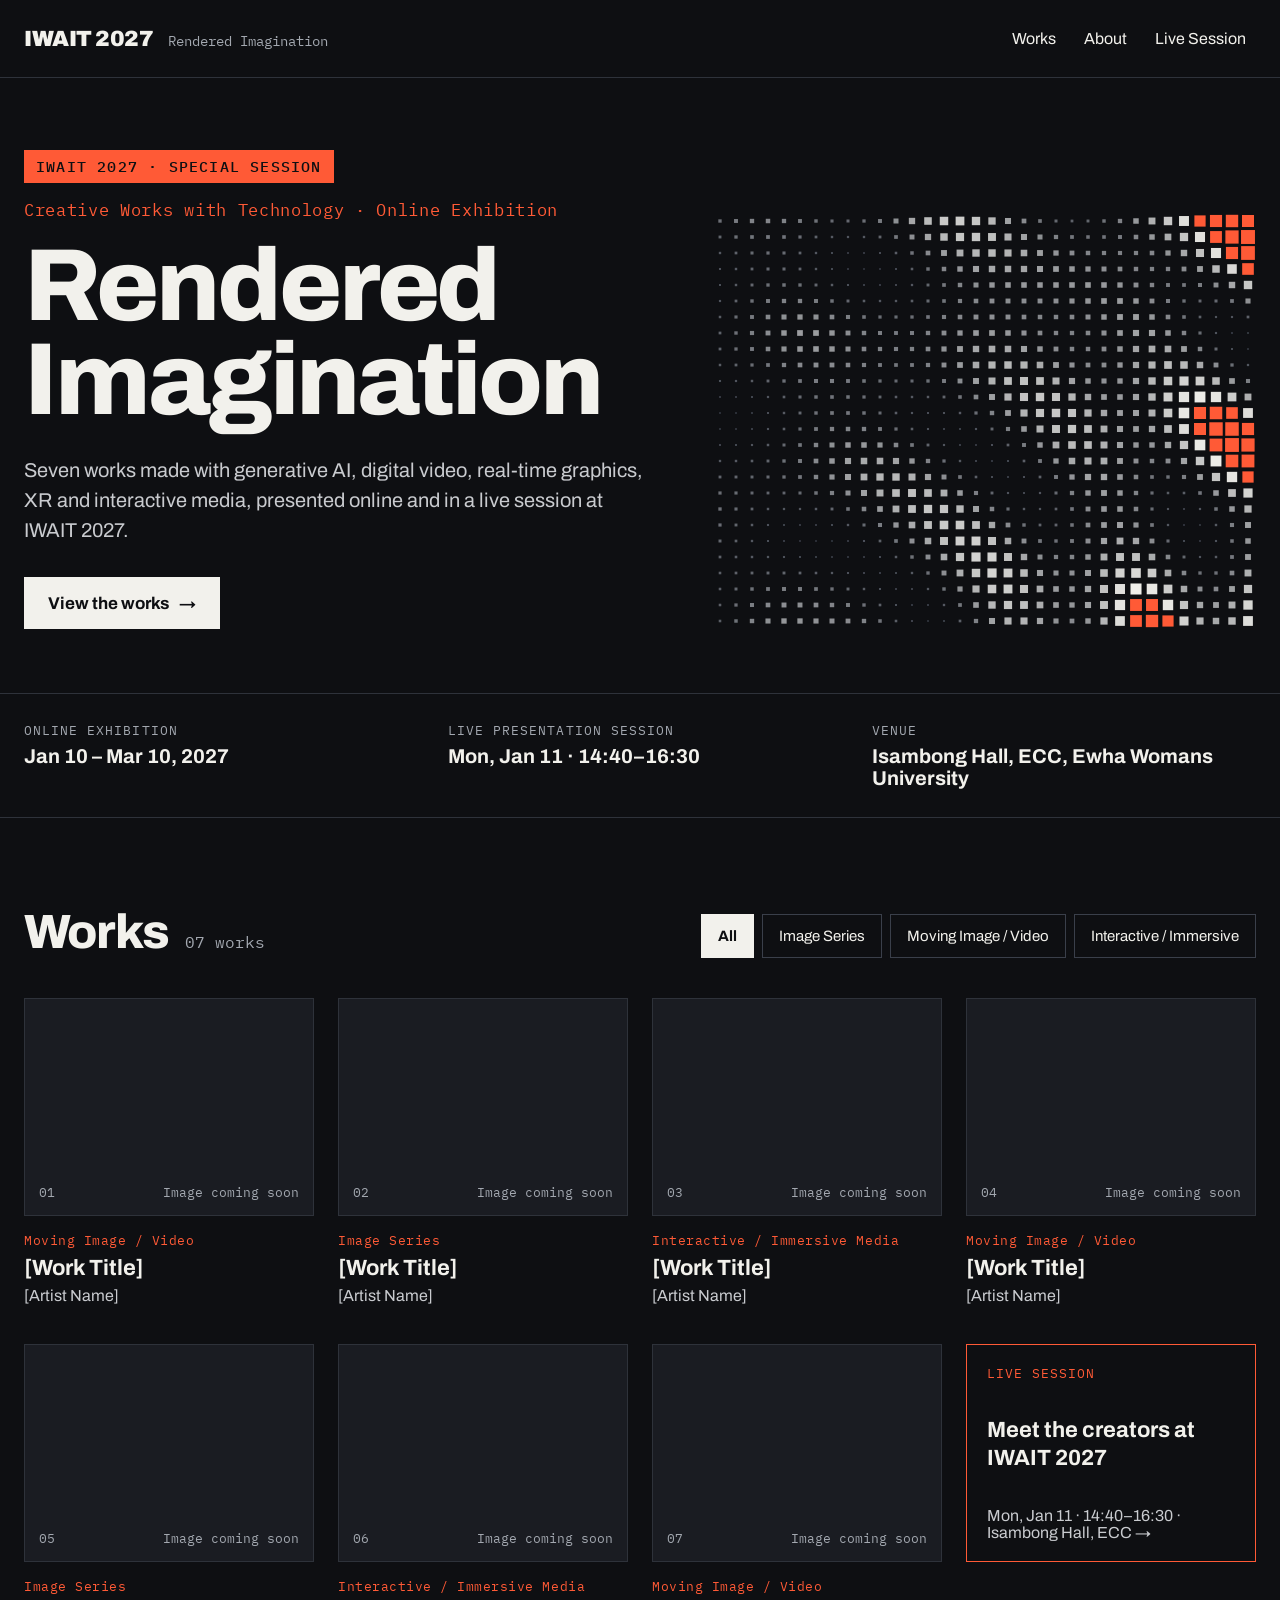
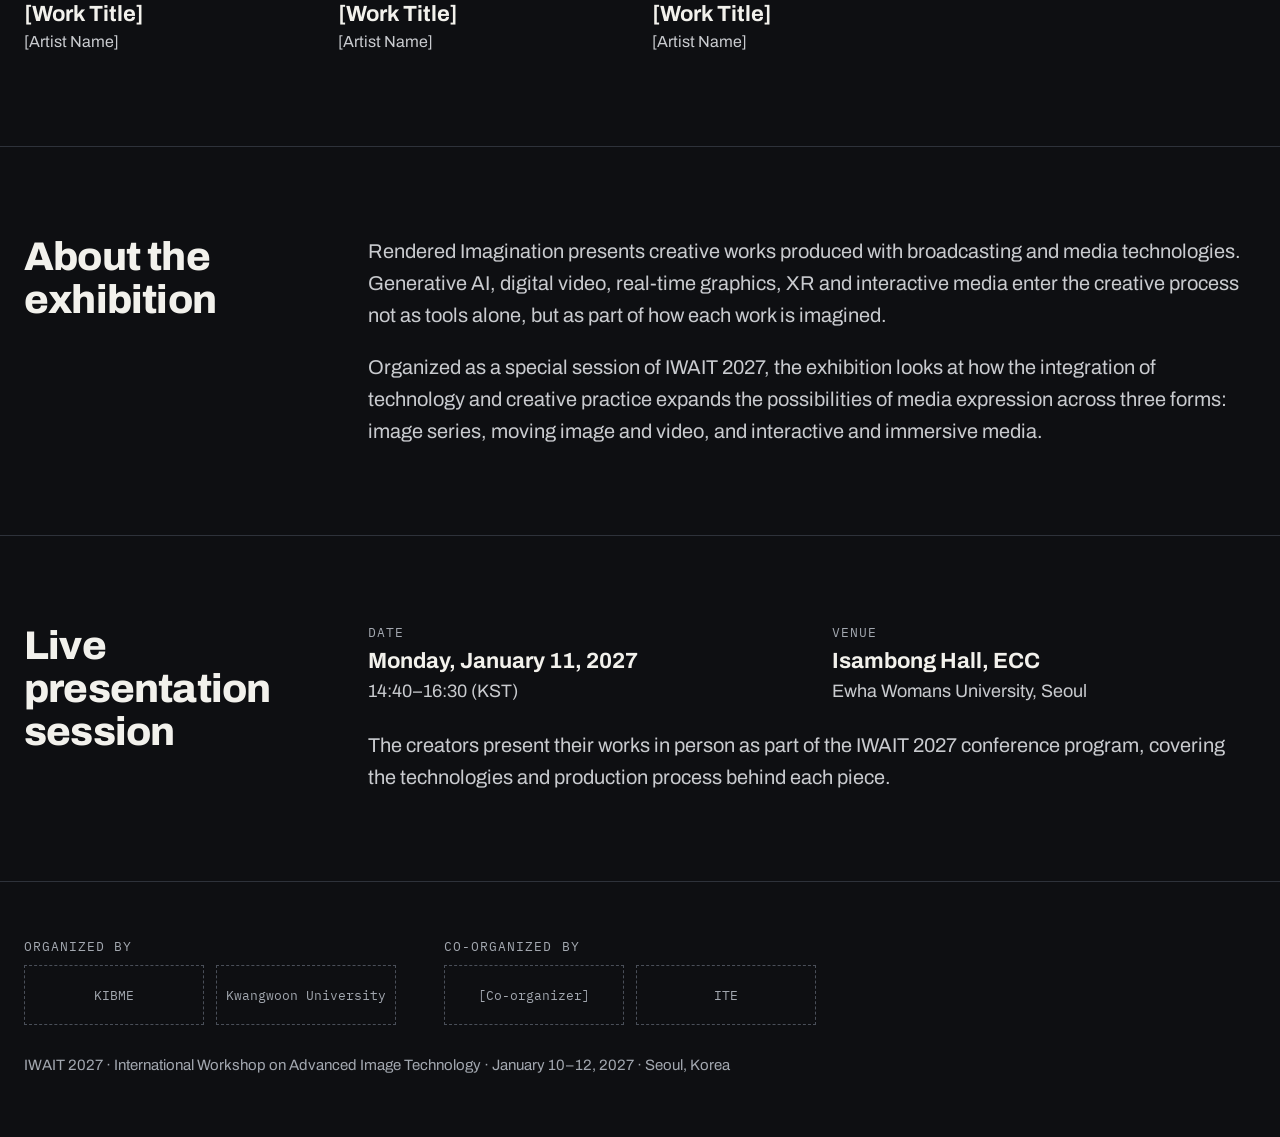
==== index.html @ c5843364 "Add files via upload" ====
<!doctype html>
<html lang="en">
<head>
<meta charset="utf-8">
<meta name="viewport" content="width=device-width, initial-scale=1">
<title>Rendered Imagination — IWAIT 2027</title>
<meta name="description" content="Rendered Imagination — an online exhibition of creative works with technology, a special session of IWAIT 2027.">
<link rel="icon" href="assets/favicon.svg" type="image/svg+xml">
<link rel="preconnect" href="https://fonts.googleapis.com">
<link rel="preconnect" href="https://fonts.gstatic.com" crossorigin>
<link href="https://fonts.googleapis.com/css2?family=Archivo:wght@400;500;700;800;900&family=IBM+Plex+Mono:wght@400;500&display=swap" rel="stylesheet">
<link rel="stylesheet" href="assets/style.css">
</head>
<body>
<a class="skip" href="#works">Skip to works</a>

<header class="site-header rule-b">
  <div class="wrap">
    <a class="brand" href="index.html"><b id="brand-conf">IWAIT 2027</b><span id="brand-title">Rendered Imagination</span></a>
    <nav class="nav" aria-label="Main">
      <a href="#works">Works</a>
      <a href="#about">About</a>
      <a href="#live">Live Session</a>
      <a class="ext" id="nav-conf" href="#" target="_blank" rel="noopener">IWAIT 2027 ↗</a>
    </nav>
  </div>
</header>

<main>
  <section class="wrap hero">
    <div class="hero-text">
      <span class="tag" id="hero-tag">IWAIT 2027 · SPECIAL SESSION</span>
      <span class="subtitle" id="hero-sub">Creative Works with Technology · Online Exhibition</span>
      <h1 id="hero-title">Rendered<br>Imagination</h1>
      <p id="hero-intro"></p>
      <a class="btn" href="#works">View the works <span aria-hidden="true">→</span></a>
    </div>
    <div class="pattern" aria-hidden="true"><canvas id="pattern"></canvas></div>
  </section>

  <section class="rule-t rule-b" aria-label="Key dates">
    <div class="wrap facts">
      <div class="fact"><span class="eyebrow">Online exhibition</span><strong id="f-exhibit"></strong></div>
      <div class="fact"><span class="eyebrow">Live presentation session</span><strong id="f-session"></strong></div>
      <div class="fact"><span class="eyebrow">Venue</span><strong id="f-venue"></strong></div>
    </div>
  </section>

  <section class="wrap works" id="works" aria-labelledby="works-title">
    <div class="works-head">
      <div><h2 id="works-title" style="display:inline">Works</h2><span class="count" id="count"></span></div>
      <div class="filters" role="group" aria-label="Filter by category">
        <button type="button" data-filter="all" aria-pressed="true">All</button>
        <button type="button" data-filter="image" aria-pressed="false">Image Series</button>
        <button type="button" data-filter="video" aria-pressed="false">Moving Image / Video</button>
        <button type="button" data-filter="interactive" aria-pressed="false">Interactive / Immersive</button>
      </div>
    </div>
    <div class="grid" id="grid" aria-live="polite"></div>
  </section>

  <section class="rule-t" id="about">
    <div class="wrap split">
      <h2>About the exhibition</h2>
      <div class="body prose" id="about-body"></div>
    </div>
  </section>

  <section class="rule-t" id="live">
    <div class="wrap split">
      <h2>Live presentation session</h2>
      <div class="body">
        <div class="session-grid">
          <div><span class="eyebrow">Date</span><strong id="s-date"></strong><span id="s-time"></span></div>
          <div><span class="eyebrow">Venue</span><strong id="s-venue"></strong><span id="s-venue2"></span></div>
        </div>
        <div class="prose" id="live-body"></div>
      </div>
    </div>
  </section>
</main>

<footer class="site-footer rule-t">
  <div class="wrap">
    <div class="logo-groups" id="logo-groups"></div>
    <span class="fine" id="foot-line"></span>
  </div>
</footer>

<script src="assets/site.js"></script>
<script>Exhibition.home();</script>
</body>
</html>
---- assets/style.css ----
/* Rendered Imagination — IWAIT 2027 online exhibition */
:root {
  --bg: #0E0F12;
  --surface: #1A1C22;
  --line: #2E323A;
  --line-strong: #3A3F4A;
  --dash: #4A4F59;
  --text: #F2F1EC;
  --text-2: #E4E3DE;
  --text-3: #C9CBCF;
  --muted: #A3A8B0;
  --accent: #FF5A36;
  --sans: 'Archivo', system-ui, -apple-system, 'Segoe UI', sans-serif;
  --mono: 'IBM Plex Mono', ui-monospace, Menlo, monospace;
  color-scheme: dark;
}
* { box-sizing: border-box; }
html { scroll-behavior: smooth; }
body { margin: 0; background: var(--bg); color: var(--text); font-family: var(--sans); -webkit-font-smoothing: antialiased; }
a { color: var(--text); }
a:hover { color: #fff; }
img { display: block; max-width: 100%; }
:focus-visible { outline: 2px solid var(--accent); outline-offset: 3px; }
.mono { font-family: var(--mono); }
.wrap { max-width: 1280px; margin: 0 auto; padding-left: 24px; padding-right: 24px; }
.rule-t { border-top: 1px solid var(--line); }
.rule-b { border-bottom: 1px solid var(--line); }
.eyebrow { font-family: var(--mono); font-size: 13px; letter-spacing: 0.08em; color: var(--muted); text-transform: uppercase; }
.skip { position: absolute; left: -9999px; }
.skip:focus { left: 16px; top: 16px; z-index: 10; background: var(--text); color: var(--bg); padding: 10px 14px; }

/* Header */
.site-header .wrap { padding-top: 18px; padding-bottom: 18px; display: flex; flex-wrap: wrap; align-items: center; justify-content: space-between; gap: 12px 32px; }
.brand { display: flex; align-items: baseline; gap: 14px; text-decoration: none; white-space: nowrap; }
.brand b { font-size: 22px; font-weight: 900; letter-spacing: -0.02em; }
.brand span { font-family: var(--mono); font-size: 14px; color: var(--muted); }
.nav { display: flex; flex-wrap: wrap; gap: 4px 8px; font-size: 16px; }
.nav a { padding: 12px 10px; text-decoration: none; }
.nav a.ext { color: var(--muted); }

/* Hero */
.hero { padding-top: 72px; padding-bottom: 64px; display: flex; flex-wrap: wrap; align-items: flex-end; gap: 48px; }
.hero-text { flex: 999 1 560px; min-width: 0; display: flex; flex-direction: column; align-items: flex-start; }
.tag { padding: 7px 12px; background: var(--accent); color: var(--bg); font-family: var(--mono); font-size: 15px; font-weight: 500; letter-spacing: 0.08em; }
.subtitle { margin-top: 16px; font-family: var(--mono); font-size: 17px; letter-spacing: 0.04em; color: var(--accent); }
.hero h1 { margin: 18px 0 0; font-size: clamp(56px, 8vw, 120px); line-height: 0.92; font-weight: 800; letter-spacing: -0.03em; }
.hero p { margin: 28px 0 0; max-width: 620px; font-size: 20px; line-height: 1.5; color: var(--text-3); }
.btn { display: inline-flex; align-items: center; gap: 10px; min-height: 52px; padding: 0 24px; background: var(--text); color: var(--bg); font-size: 17px; font-weight: 700; text-decoration: none; }
.btn:hover { color: var(--bg); background: #fff; }
.hero .btn { margin-top: 32px; }
.pattern { flex: 0 1 544px; width: 544px; max-width: 100%; aspect-ratio: 544 / 416; }
.pattern canvas { width: 100%; height: 100%; display: block; }

/* Facts strip */
.facts { padding-top: 28px; padding-bottom: 28px; display: grid; grid-template-columns: repeat(auto-fit, minmax(240px, 1fr)); gap: 24px 40px; }
.fact { display: flex; flex-direction: column; gap: 6px; }
.fact strong { font-size: 20px; font-weight: 700; }

/* Works */
.works { padding-top: 88px; padding-bottom: 96px; }
.works-head { display: flex; flex-wrap: wrap; align-items: flex-end; justify-content: space-between; gap: 20px 32px; }
.works-head h2 { margin: 0; font-size: 48px; font-weight: 800; letter-spacing: -0.02em; }
.works-head .count { margin-left: 16px; font-family: var(--mono); font-size: 16px; color: var(--muted); }
.filters { display: flex; flex-wrap: wrap; gap: 8px; }
.filters button { min-height: 44px; padding: 0 16px; font: inherit; font-size: 15px; cursor: pointer; border: 1px solid var(--line-strong); background: transparent; color: var(--text); }
.filters button[aria-pressed="true"] { border-color: var(--text); background: var(--text); color: var(--bg); font-weight: 700; }
.grid { margin-top: 40px; display: grid; grid-template-columns: repeat(auto-fill, minmax(260px, 1fr)); gap: 40px 24px; }
.card { display: flex; flex-direction: column; gap: 16px; text-decoration: none; }
.thumb { aspect-ratio: 4 / 3; background: var(--surface); border: 1px solid var(--line); position: relative; overflow: hidden; }
.thumb img { width: 100%; height: 100%; object-fit: cover; transition: transform .4s ease; }
.card:hover .thumb img { transform: scale(1.03); }
.ph { position: absolute; inset: 0; padding: 14px; display: flex; align-items: flex-end; justify-content: space-between; gap: 12px; font-family: var(--mono); font-size: 13px; color: var(--muted); white-space: nowrap; }
.card-meta { display: flex; flex-direction: column; gap: 6px; }
.card-cat { font-family: var(--mono); font-size: 13px; letter-spacing: 0.04em; color: var(--accent); }
.card-title { font-size: 22px; font-weight: 700; line-height: 1.2; }
.card-artist { font-size: 16px; color: var(--text-3); }
.live-card { aspect-ratio: 4 / 3; padding: 20px; border: 1px solid var(--accent); display: flex; flex-direction: column; justify-content: space-between; text-decoration: none; }
.live-card .eyebrow { color: var(--accent); }
.live-card strong { font-size: 22px; line-height: 1.25; }
.live-card span:last-child { font-size: 16px; color: var(--text-3); }
.empty { color: var(--muted); }

/* Two-column text sections */
.split { padding-top: 88px; padding-bottom: 88px; display: flex; flex-wrap: wrap; gap: 32px 64px; }
.split > h2 { flex: 1 1 280px; margin: 0; font-size: 40px; font-weight: 800; letter-spacing: -0.02em; }
.split > .body { flex: 999 1 560px; min-width: 0; }
.prose { font-size: 20px; line-height: 1.6; color: var(--text-3); }
.prose p { margin: 0 0 20px; }
.prose p:last-child { margin-bottom: 0; }
.prose a { color: var(--text); }
.prose ul { margin: 0 0 20px; padding-left: 1.2em; }
.session-grid { display: grid; grid-template-columns: repeat(auto-fit, minmax(220px, 1fr)); gap: 28px 40px; margin-bottom: 28px; }
.session-grid div { display: flex; flex-direction: column; gap: 8px; }
.session-grid strong { font-size: 22px; }
.session-grid span:last-child { font-size: 18px; color: var(--text-3); }

/* Footer */
.site-footer .wrap { padding-top: 56px; padding-bottom: 64px; display: flex; flex-direction: column; gap: 32px; }
.logo-groups { display: flex; flex-wrap: wrap; gap: 28px 48px; }
.logo-group { display: flex; flex-direction: column; gap: 10px; }
.logos { display: flex; flex-wrap: wrap; gap: 12px; }
.logo { width: 180px; height: 60px; display: flex; align-items: center; justify-content: center; }
.logo img { max-width: 100%; max-height: 100%; object-fit: contain; }
.logo.missing { border: 1px dashed var(--dash); font-family: var(--mono); font-size: 13px; color: var(--muted); text-align: center; padding: 0 8px; }
.logo.on-light { background: #fff; padding: 8px 12px; }
.fine { font-size: 15px; color: var(--muted); }

/* Work page */
.back { display: inline-flex; align-items: center; gap: 8px; min-height: 44px; margin-top: 32px; font-family: var(--mono); font-size: 15px; color: var(--muted); text-decoration: none; }
.work-head { padding-top: 24px; padding-bottom: 48px; display: flex; flex-wrap: wrap; align-items: flex-end; justify-content: space-between; gap: 24px 48px; }
.work-head > div { flex: 999 1 560px; min-width: 0; display: flex; flex-direction: column; gap: 14px; }
.work-badges { display: flex; flex-wrap: wrap; align-items: center; gap: 12px 16px; font-family: var(--mono); font-size: 15px; color: var(--muted); }
.badge { padding: 5px 10px; border: 1px solid var(--accent); color: var(--accent); letter-spacing: 0.04em; }
.work-head h1 { margin: 0; font-size: clamp(44px, 6vw, 88px); line-height: 0.98; font-weight: 800; letter-spacing: -0.03em; overflow-wrap: anywhere; }
.byline { display: flex; flex-wrap: wrap; align-items: baseline; gap: 6px 14px; }
.byline b { font-size: 24px; font-weight: 500; }
.byline span { font-size: 18px; color: var(--muted); }
.work-year { font-family: var(--mono); font-size: 15px; color: var(--muted); }
.media { margin: 0; }
.media .frame { aspect-ratio: 16 / 9; background: var(--surface); border: 1px solid var(--line); position: relative; overflow: hidden; }
.media .frame img { width: 100%; height: 100%; object-fit: contain; background: #000; }
.media .frame iframe { position: absolute; inset: 0; width: 100%; height: 100%; border: 0; background: #000; color-scheme: normal; }
.media .ph { align-items: center; justify-content: center; }
.media figcaption { margin-top: 12px; font-size: 15px; color: var(--muted); }
.work-body { padding-top: 72px; padding-bottom: 72px; display: flex; flex-wrap: wrap; gap: 48px 72px; }
.work-text { flex: 999 1 560px; min-width: 0; }
.work-text h2 { margin: 48px 0 16px; font-family: var(--mono); font-size: 14px; font-weight: 500; letter-spacing: 0.08em; text-transform: uppercase; color: var(--accent); }
.work-text h2:first-child { margin-top: 0; }
.work-text h3 { margin: 28px 0 12px; font-size: 20px; }
.work-text p, .work-text ul { margin: 0 0 18px; font-size: 19px; line-height: 1.65; color: var(--text-3); }
.work-text > p:first-of-type { font-size: 22px; line-height: 1.6; color: var(--text-2); }
.work-text a { color: var(--text); }
.details { flex: 1 1 280px; min-width: 0; }
.details dl { margin: 0; border-top: 1px solid var(--line); }
.details dl > div { padding: 18px 0; border-bottom: 1px solid var(--line); display: flex; flex-direction: column; gap: 8px; }
.details dd { margin: 0; font-size: 18px; line-height: 1.45; }
.chips { display: flex; flex-wrap: wrap; gap: 8px; }
.chips span { padding: 6px 10px; background: var(--surface); border: 1px solid var(--line); font-size: 15px; }
.outline-btn { margin-top: 24px; display: flex; align-items: center; justify-content: space-between; min-height: 52px; padding: 0 18px; border: 1px solid var(--line-strong); font-size: 16px; text-decoration: none; }
.gallery { padding-bottom: 80px; }
.gallery h2 { margin: 0 0 20px; }
.gallery-grid { display: grid; grid-template-columns: repeat(auto-fill, minmax(280px, 1fr)); gap: 20px; }
.gallery-grid a { display: block; aspect-ratio: 4 / 3; background: var(--surface); border: 1px solid var(--line); position: relative; overflow: hidden; }
.gallery-grid img { width: 100%; height: 100%; object-fit: cover; }
.pager { display: grid; grid-template-columns: repeat(auto-fit, minmax(260px, 1fr)); }
.pager a { padding: 40px 0; display: flex; flex-direction: column; gap: 8px; text-decoration: none; }
.pager a.next { align-items: flex-end; text-align: right; }
.pager .eyebrow { text-transform: none; letter-spacing: 0.02em; font-size: 14px; }
.pager strong { font-size: 26px; }
.pager span:last-child { font-size: 16px; color: var(--text-3); }
.notice { padding: 120px 0; font-size: 20px; color: var(--text-3); }

@media (max-width: 560px) {
  .hero { padding-top: 48px; }
  .works { padding-top: 64px; }
  .works-head h2 { font-size: 40px; }
  .split, .work-body { padding-top: 64px; padding-bottom: 64px; }
  .split > h2 { font-size: 32px; }
  .pager a.next { align-items: flex-start; text-align: left; }
}
@media (prefers-reduced-motion: reduce) {
  html { scroll-behavior: auto; }
  .thumb img { transition: none; }
}
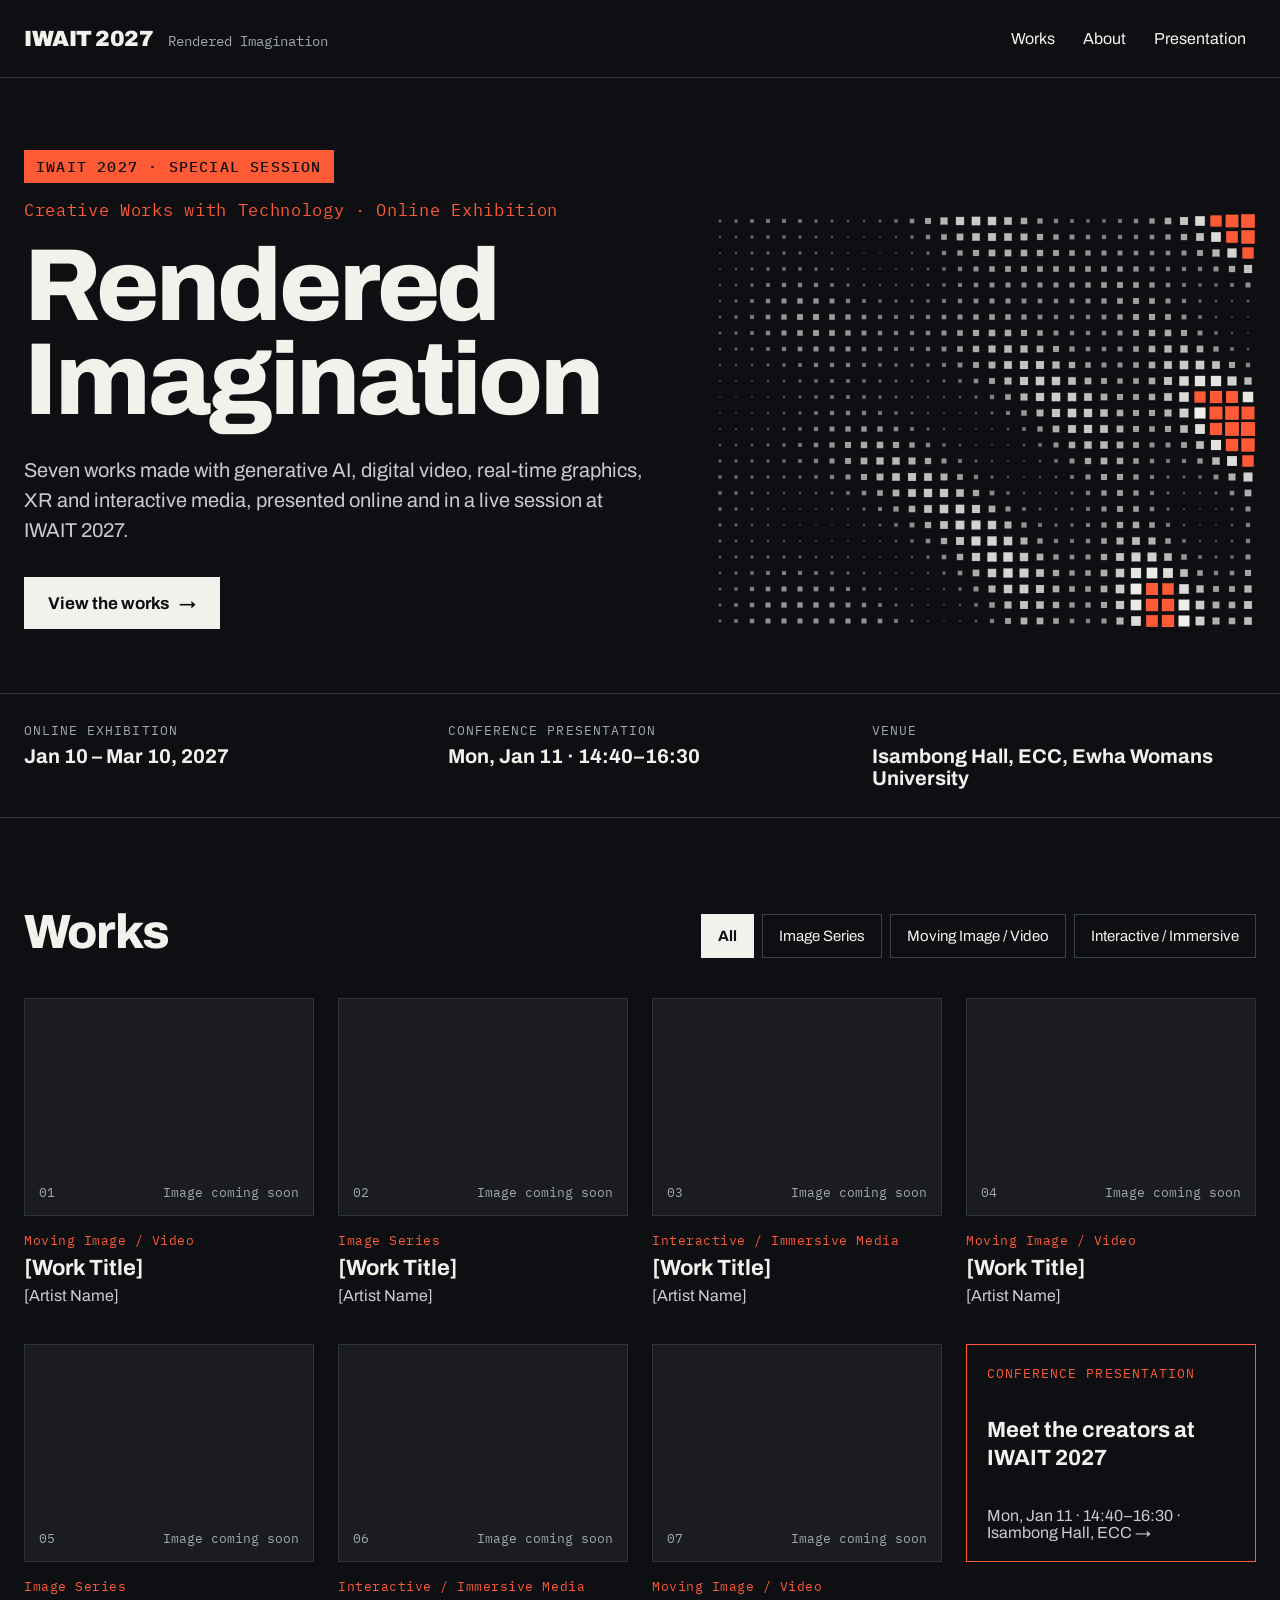
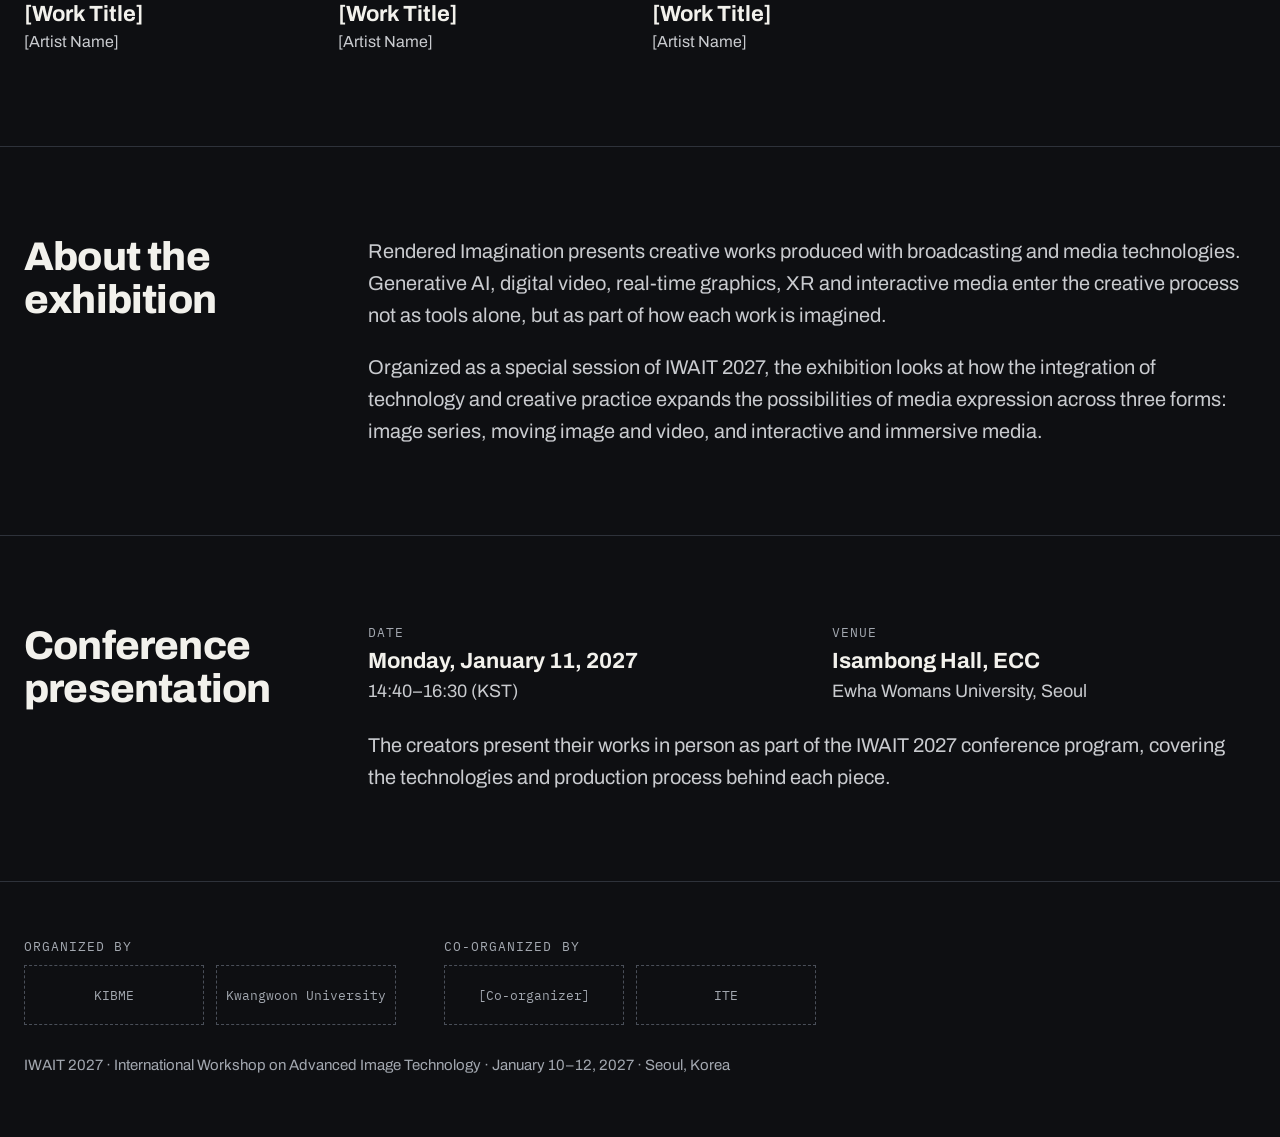
==== commit f4ab3163: "Add files via upload" ====
--- a/index.html
+++ b/index.html
@@ -20,7 +20,7 @@
     <nav class="nav" aria-label="Main">
       <a href="#works">Works</a>
       <a href="#about">About</a>
-      <a href="#live">Live Session</a>
+      <a href="#presentation">Presentation</a>
       <a class="ext" id="nav-conf" href="#" target="_blank" rel="noopener">IWAIT 2027 ↗</a>
     </nav>
   </div>
@@ -41,14 +41,14 @@
   <section class="rule-t rule-b" aria-label="Key dates">
     <div class="wrap facts">
       <div class="fact"><span class="eyebrow">Online exhibition</span><strong id="f-exhibit"></strong></div>
-      <div class="fact"><span class="eyebrow">Live presentation session</span><strong id="f-session"></strong></div>
+      <div class="fact"><span class="eyebrow">Conference presentation</span><strong id="f-session"></strong></div>
       <div class="fact"><span class="eyebrow">Venue</span><strong id="f-venue"></strong></div>
     </div>
   </section>
 
   <section class="wrap works" id="works" aria-labelledby="works-title">
     <div class="works-head">
-      <div><h2 id="works-title" style="display:inline">Works</h2><span class="count" id="count"></span></div>
+      <h2 id="works-title">Works</h2>
       <div class="filters" role="group" aria-label="Filter by category">
         <button type="button" data-filter="all" aria-pressed="true">All</button>
         <button type="button" data-filter="image" aria-pressed="false">Image Series</button>
@@ -66,15 +66,15 @@
     </div>
   </section>
 
-  <section class="rule-t" id="live">
+  <section class="rule-t" id="presentation">
     <div class="wrap split">
-      <h2>Live presentation session</h2>
+      <h2>Conference presentation</h2>
       <div class="body">
         <div class="session-grid">
           <div><span class="eyebrow">Date</span><strong id="s-date"></strong><span id="s-time"></span></div>
           <div><span class="eyebrow">Venue</span><strong id="s-venue"></strong><span id="s-venue2"></span></div>
         </div>
-        <div class="prose" id="live-body"></div>
+        <div class="prose" id="presentation-body"></div>
       </div>
     </div>
   </section>
--- a/assets/style.css
+++ b/assets/style.css
@@ -49,7 +49,7 @@
 .btn:hover { color: var(--bg); background: #fff; }
 .hero .btn { margin-top: 32px; }
 .pattern { flex: 0 1 544px; width: 544px; max-width: 100%; aspect-ratio: 544 / 416; }
-.pattern canvas { width: 100%; height: 100%; display: block; }
+.pattern canvas { width: 100%; height: 100%; display: block; touch-action: pan-y; cursor: crosshair; }
 
 /* Facts strip */
 .facts { padding-top: 28px; padding-bottom: 28px; display: grid; grid-template-columns: repeat(auto-fit, minmax(240px, 1fr)); gap: 24px 40px; }
@@ -60,7 +60,6 @@
 .works { padding-top: 88px; padding-bottom: 96px; }
 .works-head { display: flex; flex-wrap: wrap; align-items: flex-end; justify-content: space-between; gap: 20px 32px; }
 .works-head h2 { margin: 0; font-size: 48px; font-weight: 800; letter-spacing: -0.02em; }
-.works-head .count { margin-left: 16px; font-family: var(--mono); font-size: 16px; color: var(--muted); }
 .filters { display: flex; flex-wrap: wrap; gap: 8px; }
 .filters button { min-height: 44px; padding: 0 16px; font: inherit; font-size: 15px; cursor: pointer; border: 1px solid var(--line-strong); background: transparent; color: var(--text); }
 .filters button[aria-pressed="true"] { border-color: var(--text); background: var(--text); color: var(--bg); font-weight: 700; }
@@ -115,13 +114,36 @@
 .byline { display: flex; flex-wrap: wrap; align-items: baseline; gap: 6px 14px; }
 .byline b { font-size: 24px; font-weight: 500; }
 .byline span { font-size: 18px; color: var(--muted); }
-.work-year { font-family: var(--mono); font-size: 15px; color: var(--muted); }
 .media { margin: 0; }
 .media .frame { aspect-ratio: 16 / 9; background: var(--surface); border: 1px solid var(--line); position: relative; overflow: hidden; }
 .media .frame img { width: 100%; height: 100%; object-fit: contain; background: #000; }
 .media .frame iframe { position: absolute; inset: 0; width: 100%; height: 100%; border: 0; background: #000; color-scheme: normal; }
 .media .ph { align-items: center; justify-content: center; }
-.media figcaption { margin-top: 12px; font-size: 15px; color: var(--muted); }
+
+/* Image-series carousel */
+.stage { background: #000; touch-action: pan-y; user-select: none; -webkit-user-select: none; }
+.stage .slot { position: absolute; inset: 0; }
+.stage .slot img { width: 100%; height: 100%; object-fit: contain; -webkit-user-drag: none; }
+.nav-btn { position: absolute; top: 50%; transform: translateY(-50%); width: 52px; height: 52px; display: flex; align-items: center; justify-content: center; border: 1px solid rgba(242, 241, 236, 0.25); background: rgba(14, 15, 18, 0.72); color: var(--text); cursor: pointer; }
+.nav-btn:hover { background: rgba(14, 15, 18, 0.92); border-color: var(--text); }
+.nav-btn.prev { left: 16px; }
+.nav-btn.next { right: 16px; }
+.nav-btn svg { width: 22px; height: 22px; fill: none; stroke: currentColor; stroke-width: 2; stroke-linecap: square; }
+.series-bar { margin-top: 14px; display: flex; flex-wrap: wrap; align-items: baseline; gap: 6px 16px; }
+.series-count { font-family: var(--mono); font-size: 15px; color: var(--accent); }
+.series-title { font-size: 17px; color: var(--text-2); }
+.thumbs { margin-top: 14px; display: flex; gap: 8px; overflow-x: auto; padding-bottom: 6px; scrollbar-width: thin; }
+.thumbs button { flex: 0 0 auto; width: 96px; aspect-ratio: 4 / 3; padding: 0; border: 1px solid var(--line); background: var(--surface); position: relative; overflow: hidden; cursor: pointer; opacity: 0.55; transition: opacity .2s; }
+.thumbs button:hover { opacity: 0.85; }
+.thumbs button[aria-current="true"] { opacity: 1; outline: 2px solid var(--accent); outline-offset: -2px; }
+.thumbs img { width: 100%; height: 100%; object-fit: cover; }
+.thumbs .ph { padding: 6px; font-size: 11px; }
+@media (max-width: 560px) {
+  .nav-btn { width: 44px; height: 44px; }
+  .nav-btn.prev { left: 8px; }
+  .nav-btn.next { right: 8px; }
+  .thumbs button { width: 72px; }
+}
 .work-body { padding-top: 72px; padding-bottom: 72px; display: flex; flex-wrap: wrap; gap: 48px 72px; }
 .work-text { flex: 999 1 560px; min-width: 0; }
 .work-text h2 { margin: 48px 0 16px; font-family: var(--mono); font-size: 14px; font-weight: 500; letter-spacing: 0.08em; text-transform: uppercase; color: var(--accent); }
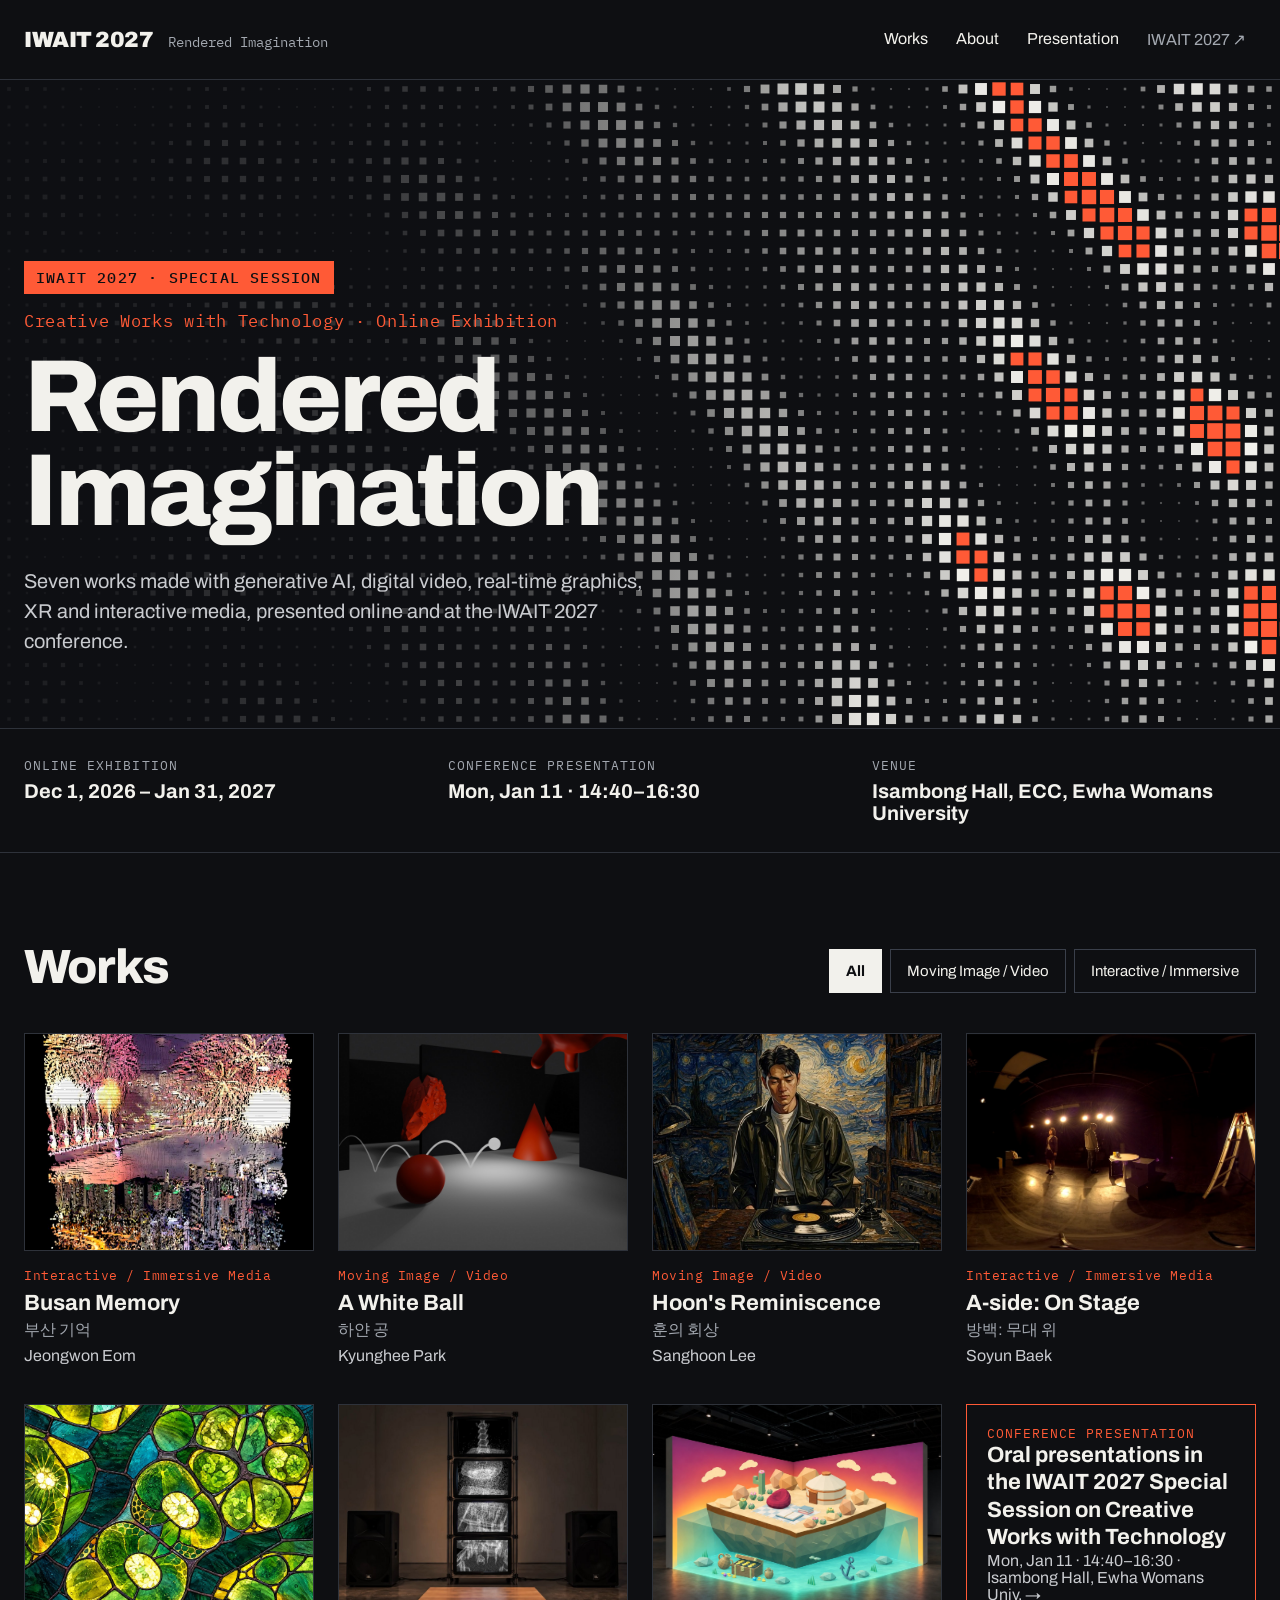
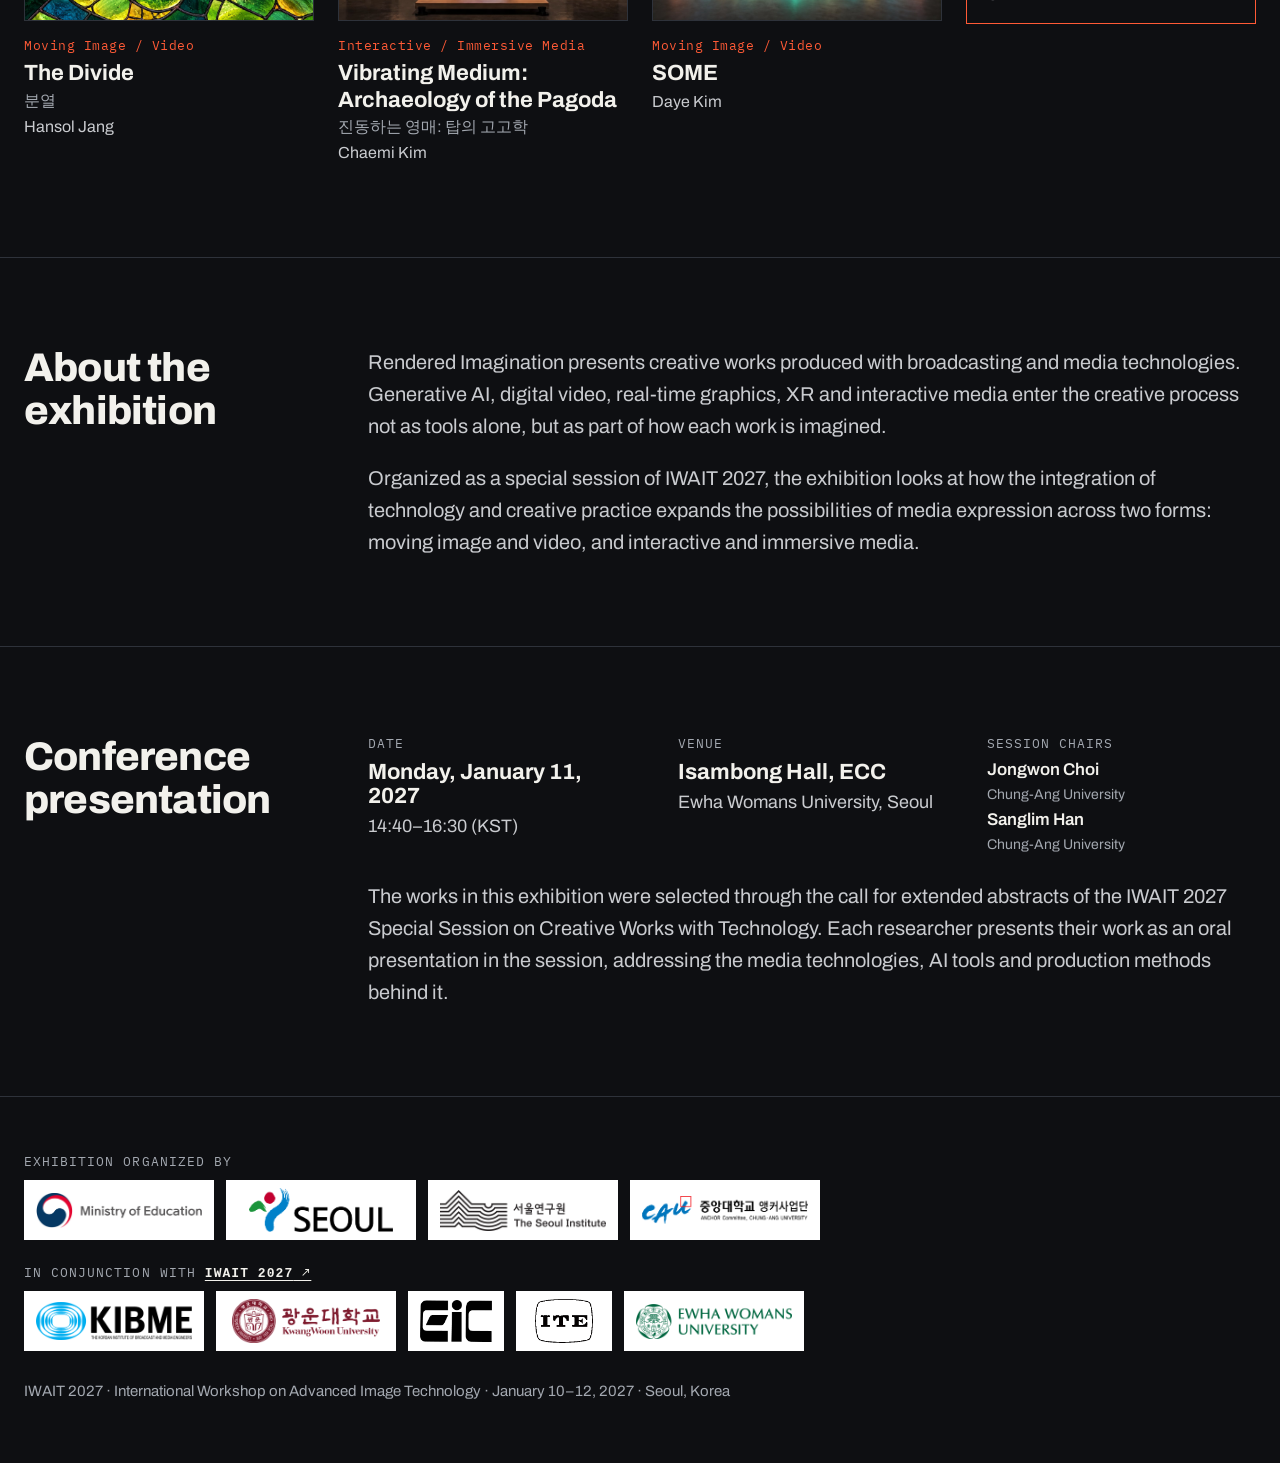
==== commit 9d0208fd: "Add files via upload" ====
--- a/index.html
+++ b/index.html
@@ -27,15 +27,16 @@
 </header>
 
 <main>
-  <section class="wrap hero">
+  <section class="hero-bg" id="hero">
+    <canvas id="pattern" aria-hidden="true"></canvas>
+    <div class="wrap hero">
     <div class="hero-text">
       <span class="tag" id="hero-tag">IWAIT 2027 · SPECIAL SESSION</span>
       <span class="subtitle" id="hero-sub">Creative Works with Technology · Online Exhibition</span>
       <h1 id="hero-title">Rendered<br>Imagination</h1>
       <p id="hero-intro"></p>
-      <a class="btn" href="#works">View the works <span aria-hidden="true">→</span></a>
     </div>
-    <div class="pattern" aria-hidden="true"><canvas id="pattern"></canvas></div>
+    </div>
   </section>
 
   <section class="rule-t rule-b" aria-label="Key dates">
@@ -51,7 +52,6 @@
       <h2 id="works-title">Works</h2>
       <div class="filters" role="group" aria-label="Filter by category">
         <button type="button" data-filter="all" aria-pressed="true">All</button>
-        <button type="button" data-filter="image" aria-pressed="false">Image Series</button>
         <button type="button" data-filter="video" aria-pressed="false">Moving Image / Video</button>
         <button type="button" data-filter="interactive" aria-pressed="false">Interactive / Immersive</button>
       </div>
@@ -73,6 +73,7 @@
         <div class="session-grid">
           <div><span class="eyebrow">Date</span><strong id="s-date"></strong><span id="s-time"></span></div>
           <div><span class="eyebrow">Venue</span><strong id="s-venue"></strong><span id="s-venue2"></span></div>
+          <div><span class="eyebrow">Session chairs</span><div class="chairs" id="s-chairs"></div></div>
         </div>
         <div class="prose" id="presentation-body"></div>
       </div>
--- a/assets/style.css
+++ b/assets/style.css
@@ -39,8 +39,11 @@
 .nav a.ext { color: var(--muted); }
 
 /* Hero */
-.hero { padding-top: 72px; padding-bottom: 64px; display: flex; flex-wrap: wrap; align-items: flex-end; gap: 48px; }
-.hero-text { flex: 999 1 560px; min-width: 0; display: flex; flex-direction: column; align-items: flex-start; }
+.hero-bg { position: relative; overflow: hidden; touch-action: pan-y; }
+.hero-bg > canvas { position: absolute; inset: 0; width: 100%; height: 100%; display: block; }
+.hero-bg::after { content: ''; position: absolute; inset: 0; pointer-events: none; background: linear-gradient(90deg, rgba(14,15,19,0.88) 0%, rgba(14,15,19,0.7) 32%, rgba(14,15,19,0) 70%); }
+.hero { position: relative; z-index: 1; min-height: clamp(520px, 72vh, 760px); padding-top: 72px; padding-bottom: 72px; display: flex; align-items: flex-end; }
+.hero-text { max-width: 760px; min-width: 0; display: flex; flex-direction: column; align-items: flex-start; }
 .tag { padding: 7px 12px; background: var(--accent); color: var(--bg); font-family: var(--mono); font-size: 15px; font-weight: 500; letter-spacing: 0.08em; }
 .subtitle { margin-top: 16px; font-family: var(--mono); font-size: 17px; letter-spacing: 0.04em; color: var(--accent); }
 .hero h1 { margin: 18px 0 0; font-size: clamp(56px, 8vw, 120px); line-height: 0.92; font-weight: 800; letter-spacing: -0.03em; }
@@ -48,8 +51,6 @@
 .btn { display: inline-flex; align-items: center; gap: 10px; min-height: 52px; padding: 0 24px; background: var(--text); color: var(--bg); font-size: 17px; font-weight: 700; text-decoration: none; }
 .btn:hover { color: var(--bg); background: #fff; }
 .hero .btn { margin-top: 32px; }
-.pattern { flex: 0 1 544px; width: 544px; max-width: 100%; aspect-ratio: 544 / 416; }
-.pattern canvas { width: 100%; height: 100%; display: block; touch-action: pan-y; cursor: crosshair; }
 
 /* Facts strip */
 .facts { padding-top: 28px; padding-bottom: 28px; display: grid; grid-template-columns: repeat(auto-fit, minmax(240px, 1fr)); gap: 24px 40px; }
@@ -72,7 +73,10 @@
 .card-meta { display: flex; flex-direction: column; gap: 6px; }
 .card-cat { font-family: var(--mono); font-size: 13px; letter-spacing: 0.04em; color: var(--accent); }
 .card-title { font-size: 22px; font-weight: 700; line-height: 1.2; }
+.card-title-ko { font-size: 16px; color: var(--muted); margin-top: -2px; }
 .card-artist { font-size: 16px; color: var(--text-3); }
+.titles { display: flex; flex-direction: column; gap: 10px; }
+.title-ko { margin: 0; font-size: clamp(20px, 2.2vw, 28px); font-weight: 500; color: var(--muted); }
 .live-card { aspect-ratio: 4 / 3; padding: 20px; border: 1px solid var(--accent); display: flex; flex-direction: column; justify-content: space-between; text-decoration: none; }
 .live-card .eyebrow { color: var(--accent); }
 .live-card strong { font-size: 22px; line-height: 1.25; }
@@ -91,11 +95,32 @@
 .session-grid { display: grid; grid-template-columns: repeat(auto-fit, minmax(220px, 1fr)); gap: 28px 40px; margin-bottom: 28px; }
 .session-grid div { display: flex; flex-direction: column; gap: 8px; }
 .session-grid strong { font-size: 22px; }
-.session-grid span:last-child { font-size: 18px; color: var(--text-3); }
+.session-grid > div > span:last-child { font-size: 18px; color: var(--text-3); }
+.chairs { display: flex; flex-direction: column; gap: 10px; }
+.chair { display: flex; flex-direction: column; gap: 2px; }
+.session-grid .chair-name { font-size: 17px; font-weight: 600; color: var(--text); }
+.session-grid .chair-aff { font-size: 14px; color: var(--muted); }
 
 /* Footer */
 .site-footer .wrap { padding-top: 56px; padding-bottom: 64px; display: flex; flex-direction: column; gap: 32px; }
-.logo-groups { display: flex; flex-wrap: wrap; gap: 28px 48px; }
+.logo-groups { display: flex; flex-direction: column; gap: 24px; }
+.logo-group { min-width: 0; }
+.site-footer { overflow-x: hidden; }
+.logos { gap: 8px; }
+.logo-group.primary .logo { width: 130px; height: 60px; }
+.logo-group.secondary .logo { width: 96px; height: 60px; }
+.logo-group.secondary .logo.wide { width: 180px; }
+.logo-group.primary .logo.wide { width: 190px; }
+@media (max-width: 1100px) {
+  .logo-group + .logo-group { padding-left: 0; border-left: 0; }
+}
+@media (max-width: 560px) {
+  .logo-group, .logo-group + .logo-group { padding: 0; width: 100%; }
+  .logo-groups .logos { display: grid; grid-template-columns: repeat(4, minmax(0, 1fr)); }
+  .logo-group.primary .logo, .logo-group.secondary .logo { width: auto; height: 48px; font-size: 10px; }
+  .logo.on-light { padding: 4px 6px; }
+  .logo-group .logo.wide, .logo-group.secondary .logo.wide { grid-column: span 2; width: auto; }
+}
 .logo-group { display: flex; flex-direction: column; gap: 10px; }
 .logos { display: flex; flex-wrap: wrap; gap: 12px; }
 .logo { width: 180px; height: 60px; display: flex; align-items: center; justify-content: center; }
@@ -120,7 +145,8 @@
 .media .frame iframe { position: absolute; inset: 0; width: 100%; height: 100%; border: 0; background: #000; color-scheme: normal; }
 .media .ph { align-items: center; justify-content: center; }
 
-/* Image-series carousel */
+/* Image carousel */
+.media > .frame + .carousel { margin-top: 20px; }
 .stage { background: #000; touch-action: pan-y; user-select: none; -webkit-user-select: none; }
 .stage .slot { position: absolute; inset: 0; }
 .stage .slot img { width: 100%; height: 100%; object-fit: contain; -webkit-user-drag: none; }
@@ -153,12 +179,14 @@
 .work-text > p:first-of-type { font-size: 22px; line-height: 1.6; color: var(--text-2); }
 .work-text a { color: var(--text); }
 .details { flex: 1 1 280px; min-width: 0; }
-.details dl { margin: 0; border-top: 1px solid var(--line); }
+.details dl { margin: 0; border-top: 2px solid var(--accent); }
+.details dt.eyebrow { color: var(--accent); }
 .details dl > div { padding: 18px 0; border-bottom: 1px solid var(--line); display: flex; flex-direction: column; gap: 8px; }
 .details dd { margin: 0; font-size: 18px; line-height: 1.45; }
 .chips { display: flex; flex-wrap: wrap; gap: 8px; }
 .chips span { padding: 6px 10px; background: var(--surface); border: 1px solid var(--line); font-size: 15px; }
-.outline-btn { margin-top: 24px; display: flex; align-items: center; justify-content: space-between; min-height: 52px; padding: 0 18px; border: 1px solid var(--line-strong); font-size: 16px; text-decoration: none; }
+.outline-btn { margin-top: 24px; display: flex; align-items: center; justify-content: space-between; min-height: 52px; padding: 0 18px; border: 1px solid var(--accent); color: var(--accent); font-size: 16px; text-decoration: none; transition: background .15s, color .15s; }
+.outline-btn:hover { background: var(--accent); color: var(--bg); }
 .gallery { padding-bottom: 80px; }
 .gallery h2 { margin: 0 0 20px; }
 .gallery-grid { display: grid; grid-template-columns: repeat(auto-fill, minmax(280px, 1fr)); gap: 20px; }
@@ -173,7 +201,8 @@
 .notice { padding: 120px 0; font-size: 20px; color: var(--text-3); }
 
 @media (max-width: 560px) {
-  .hero { padding-top: 48px; }
+  .hero { padding-top: 48px; min-height: 480px; }
+  .hero-bg::after { background: linear-gradient(180deg, rgba(14,15,19,0.2) 0%, rgba(14,15,19,0.75) 60%, rgba(14,15,19,0.9) 100%); }
   .works { padding-top: 64px; }
   .works-head h2 { font-size: 40px; }
   .split, .work-body { padding-top: 64px; padding-bottom: 64px; }
@@ -184,3 +213,7 @@
   html { scroll-behavior: auto; }
   .thumb img { transition: none; }
 }
+
+.conf-link { color: var(--text); text-decoration: underline; text-underline-offset: 3px; }
+.conf-link:hover { color: var(--accent); }
+.eyebrow strong { color: var(--text); font-weight: 600; }
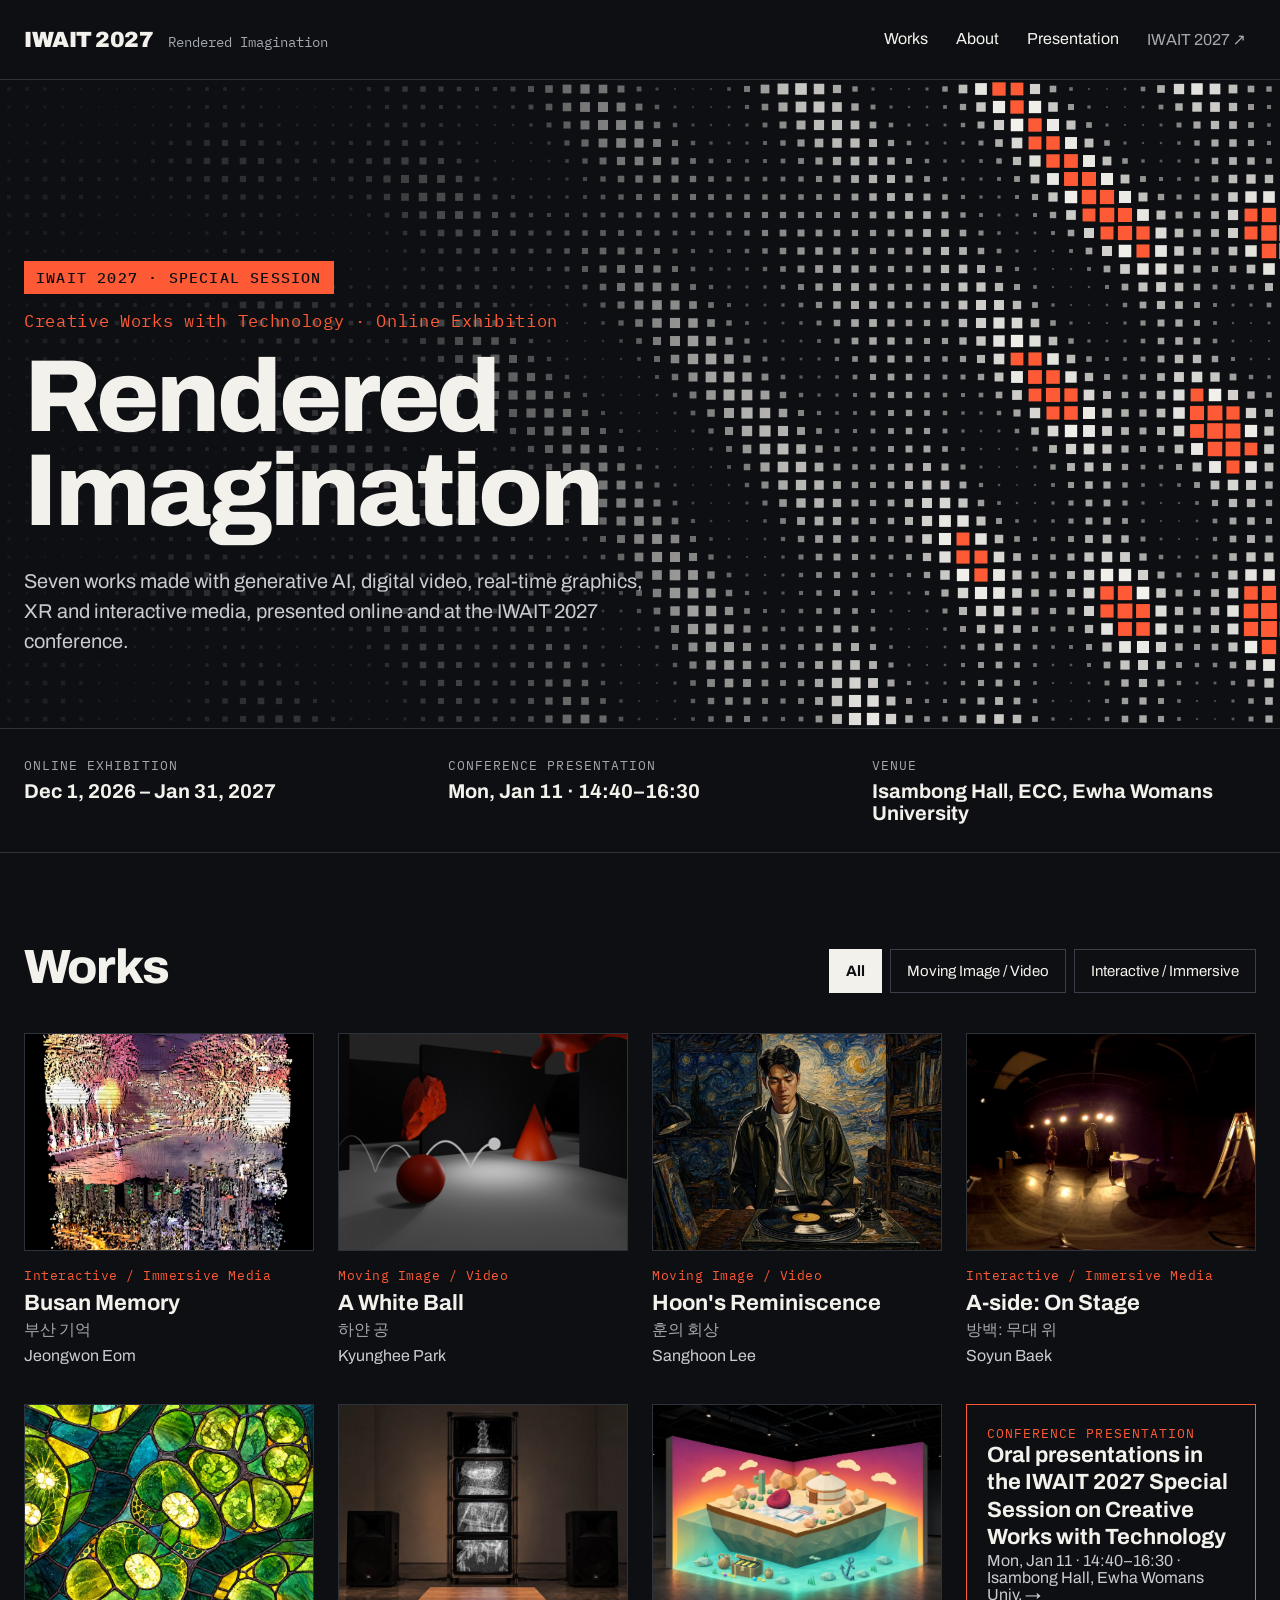
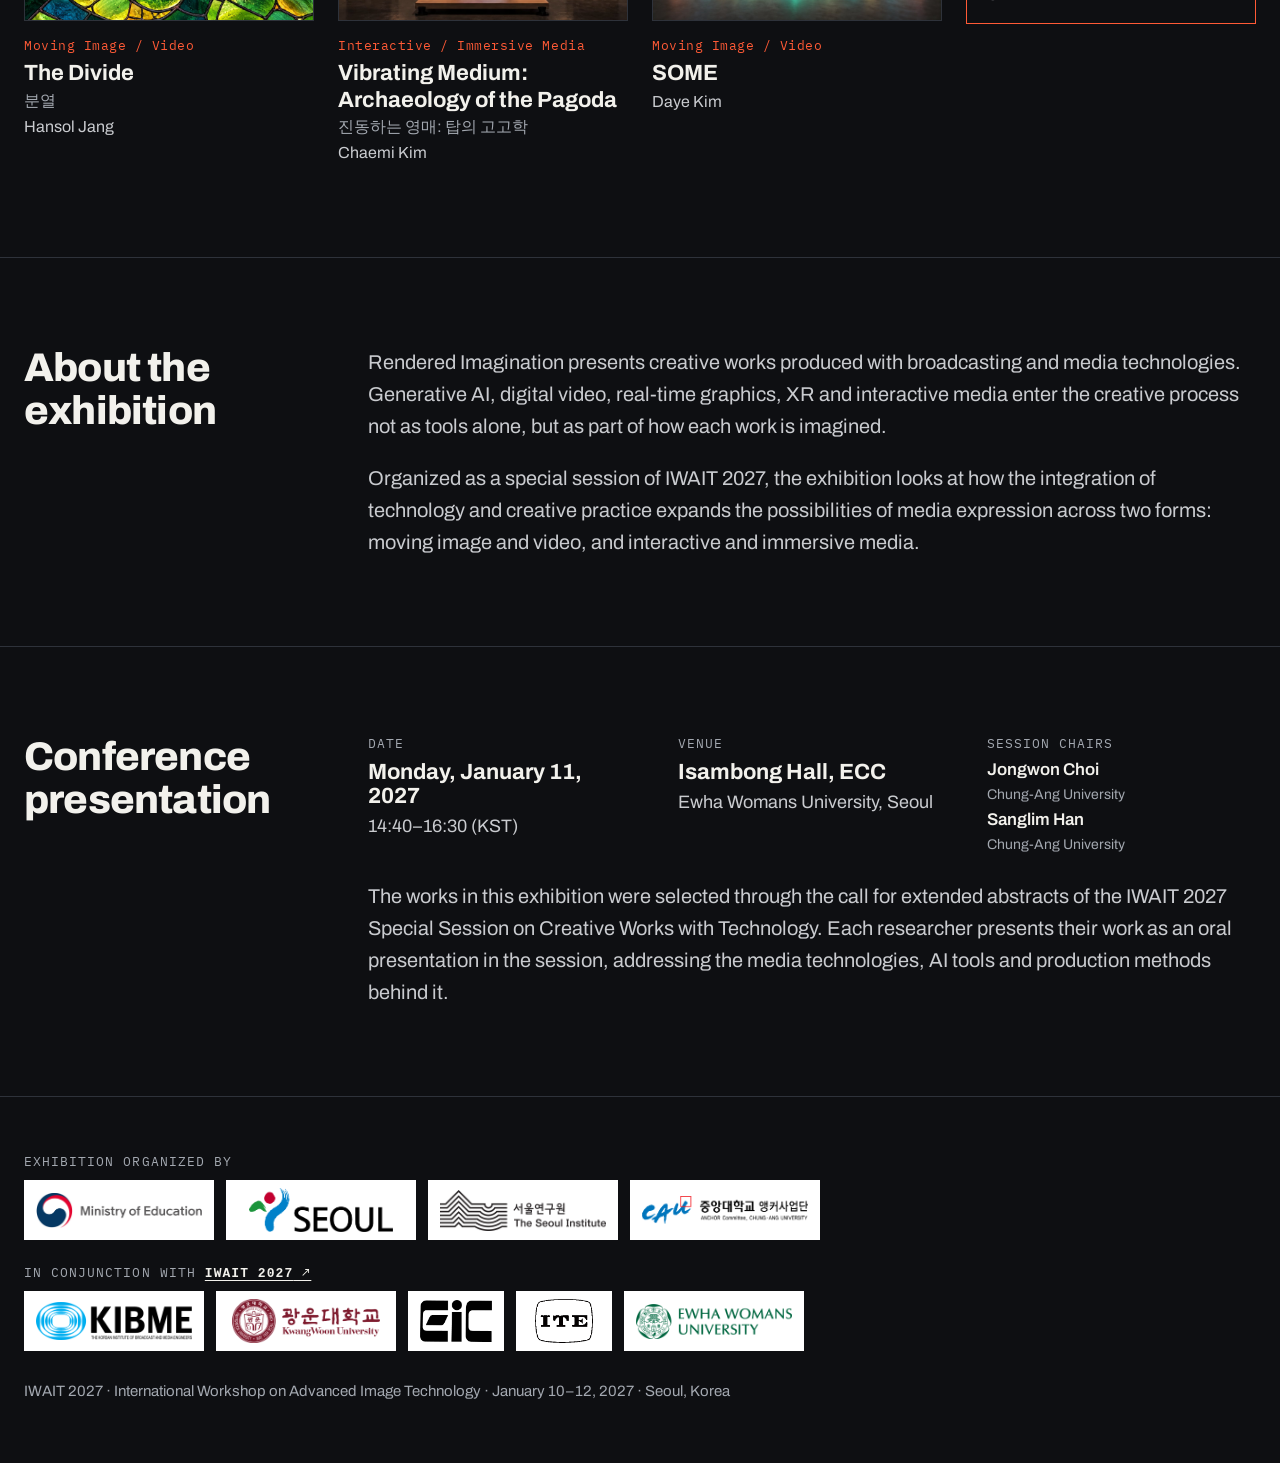
==== commit da7d5fda: "Add files via upload" ====
--- a/index.html
+++ b/index.html
@@ -9,7 +9,7 @@
 <link rel="preconnect" href="https://fonts.googleapis.com">
 <link rel="preconnect" href="https://fonts.gstatic.com" crossorigin>
 <link href="https://fonts.googleapis.com/css2?family=Archivo:wght@400;500;700;800;900&family=IBM+Plex+Mono:wght@400;500&display=swap" rel="stylesheet">
-<link rel="stylesheet" href="assets/style.css">
+<link rel="stylesheet" href="assets/style.css?v=20261120">
 </head>
 <body>
 <a class="skip" href="#works">Skip to works</a>
@@ -88,7 +88,7 @@
   </div>
 </footer>
 
-<script src="assets/site.js"></script>
+<script src="assets/site.js?v=20261120"></script>
 <script>Exhibition.home();</script>
 </body>
 </html>
--- a/assets/style.css
+++ b/assets/style.css
@@ -119,7 +119,9 @@
   .logo-groups .logos { display: grid; grid-template-columns: repeat(4, minmax(0, 1fr)); }
   .logo-group.primary .logo, .logo-group.secondary .logo { width: auto; height: 48px; font-size: 10px; }
   .logo.on-light { padding: 4px 6px; }
-  .logo-group .logo.wide, .logo-group.secondary .logo.wide { grid-column: span 2; width: auto; }
+  .logo-group .logo.wide, .logo-group.primary .logo.wide, .logo-group.secondary .logo.wide { grid-column: span 2; width: auto; min-width: 0; }
+  .logo-groups .logos { gap: 10px; }
+  .logo-groups .logo.on-light { padding: 8px 12px; }
 }
 .logo-group { display: flex; flex-direction: column; gap: 10px; }
 .logos { display: flex; flex-wrap: wrap; gap: 12px; }
@@ -217,3 +219,9 @@
 .conf-link { color: var(--text); text-decoration: underline; text-underline-offset: 3px; }
 .conf-link:hover { color: var(--accent); }
 .eyebrow strong { color: var(--text); font-weight: 600; }
+
+/* video slide in the carousel */
+.stage .slot iframe { position: absolute; inset: 0; width: 100%; height: 100%; border: 0; background: #000; }
+.thumbs button { position: relative; }
+.play-badge { position: absolute; left: 50%; top: 50%; width: 30px; height: 30px; margin: -15px 0 0 -15px; border-radius: 50%; background: rgba(14,15,19,0.75); border: 1px solid rgba(242,241,236,0.6); }
+.play-badge::after { content: ''; position: absolute; left: 11px; top: 8px; border-style: solid; border-width: 7px 0 7px 11px; border-color: transparent transparent transparent #F2F1EC; }
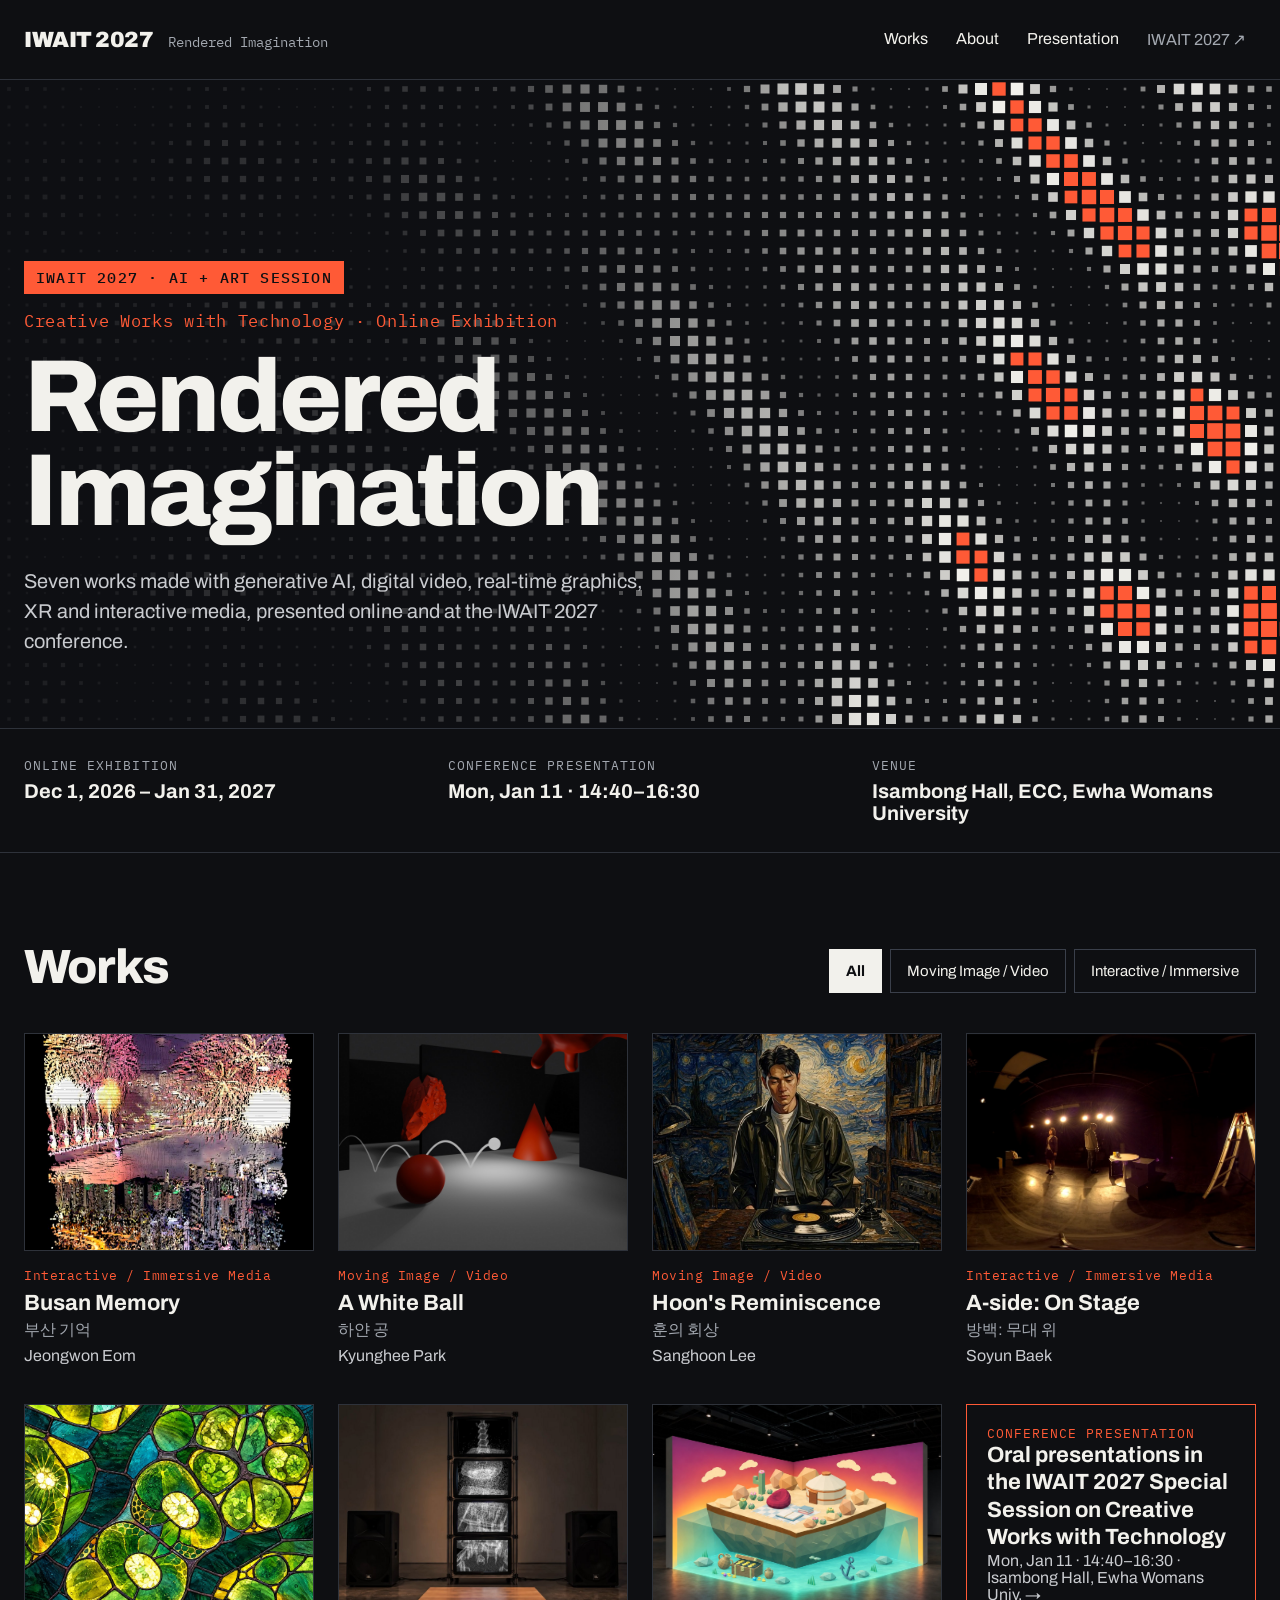
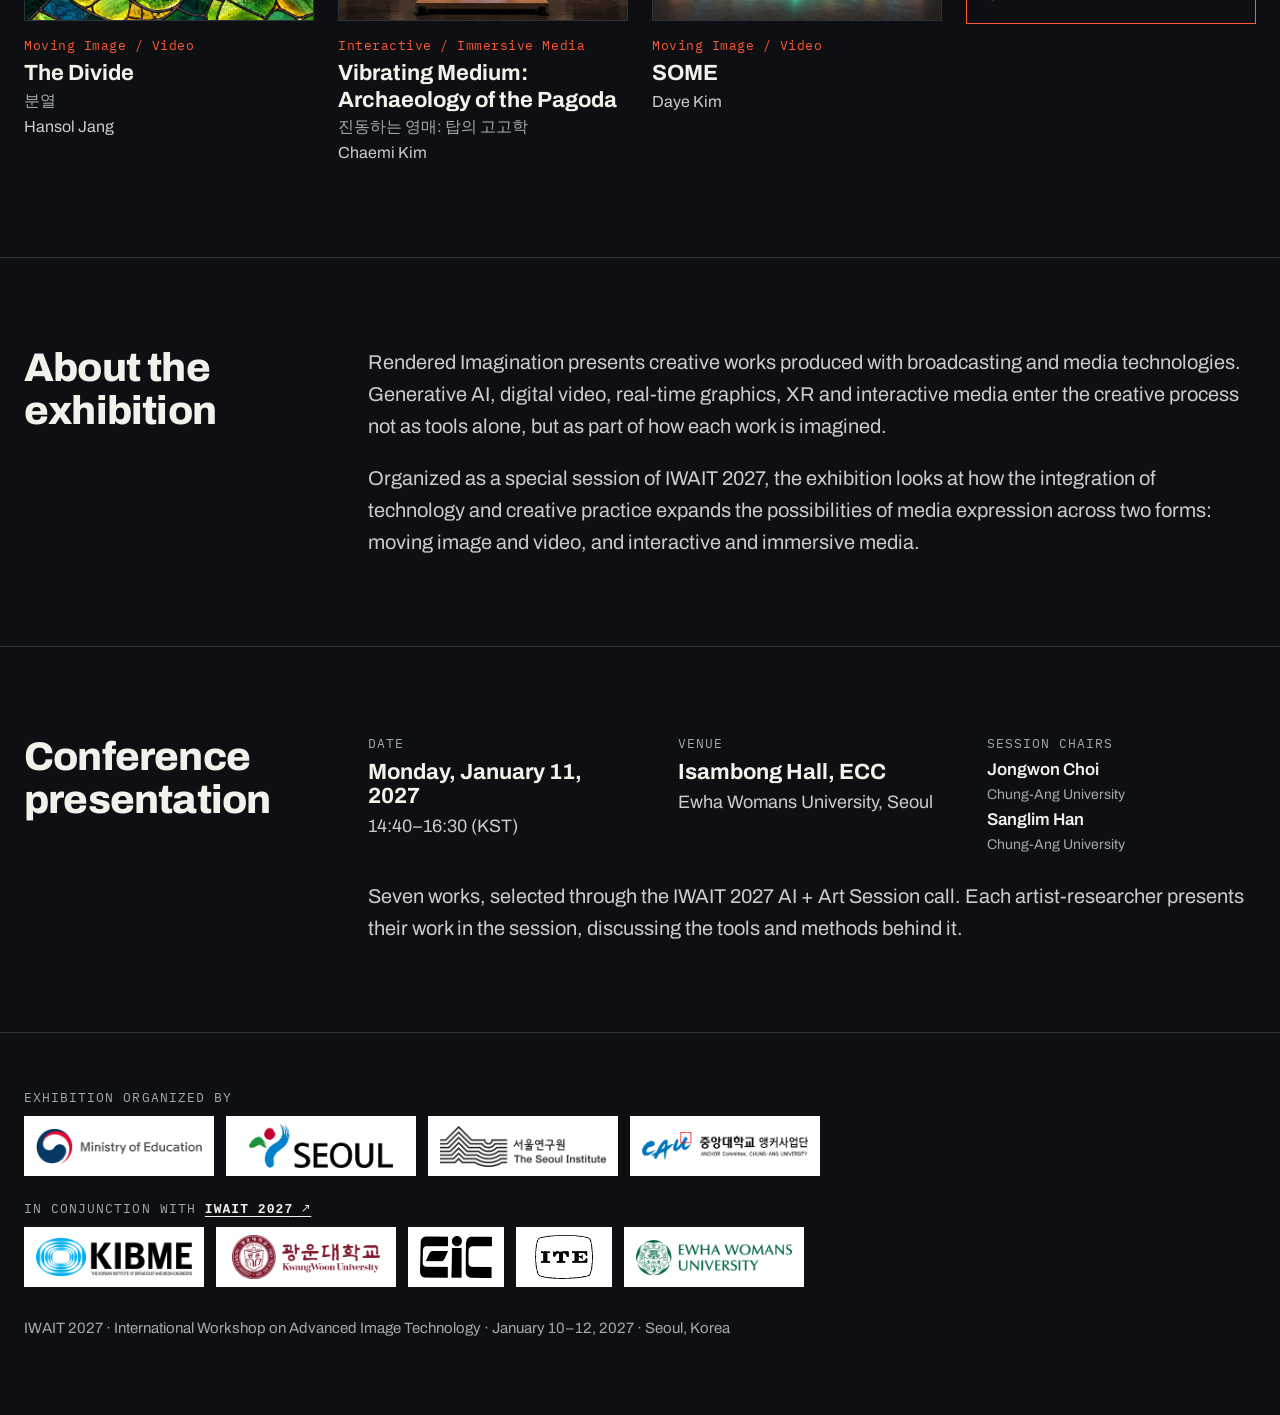
==== commit 4122cc17: "Add files via upload" ====
--- a/index.html
+++ b/index.html
@@ -4,12 +4,12 @@
 <meta charset="utf-8">
 <meta name="viewport" content="width=device-width, initial-scale=1">
 <title>Rendered Imagination — IWAIT 2027</title>
-<meta name="description" content="Rendered Imagination — an online exhibition of creative works with technology, a special session of IWAIT 2027.">
+<meta name="description" content="Rendered Imagination — an online exhibition of creative works with technology, the AI + Art Session of IWAIT 2027.">
 <link rel="icon" href="assets/favicon.svg" type="image/svg+xml">
 <link rel="preconnect" href="https://fonts.googleapis.com">
 <link rel="preconnect" href="https://fonts.gstatic.com" crossorigin>
 <link href="https://fonts.googleapis.com/css2?family=Archivo:wght@400;500;700;800;900&family=IBM+Plex+Mono:wght@400;500&display=swap" rel="stylesheet">
-<link rel="stylesheet" href="assets/style.css?v=20261120">
+<link rel="stylesheet" href="assets/style.css?v=20261124">
 </head>
 <body>
 <a class="skip" href="#works">Skip to works</a>
@@ -31,7 +31,7 @@
     <canvas id="pattern" aria-hidden="true"></canvas>
     <div class="wrap hero">
     <div class="hero-text">
-      <span class="tag" id="hero-tag">IWAIT 2027 · SPECIAL SESSION</span>
+      <span class="tag" id="hero-tag">IWAIT 2027 · AI + ART SESSION</span>
       <span class="subtitle" id="hero-sub">Creative Works with Technology · Online Exhibition</span>
       <h1 id="hero-title">Rendered<br>Imagination</h1>
       <p id="hero-intro"></p>
@@ -84,11 +84,15 @@
 <footer class="site-footer rule-t">
   <div class="wrap">
     <div class="logo-groups" id="logo-groups"></div>
-    <span class="fine" id="foot-line"></span>
+    <div class="foot-fine">
+      <span class="fine" id="foot-line"></span>
+      <p class="fine" id="foot-ack"></p>
+      <span class="fine" id="foot-copy"></span>
+    </div>
   </div>
 </footer>
 
-<script src="assets/site.js?v=20261120"></script>
+<script src="assets/site.js?v=20261124"></script>
 <script>Exhibition.home();</script>
 </body>
 </html>
